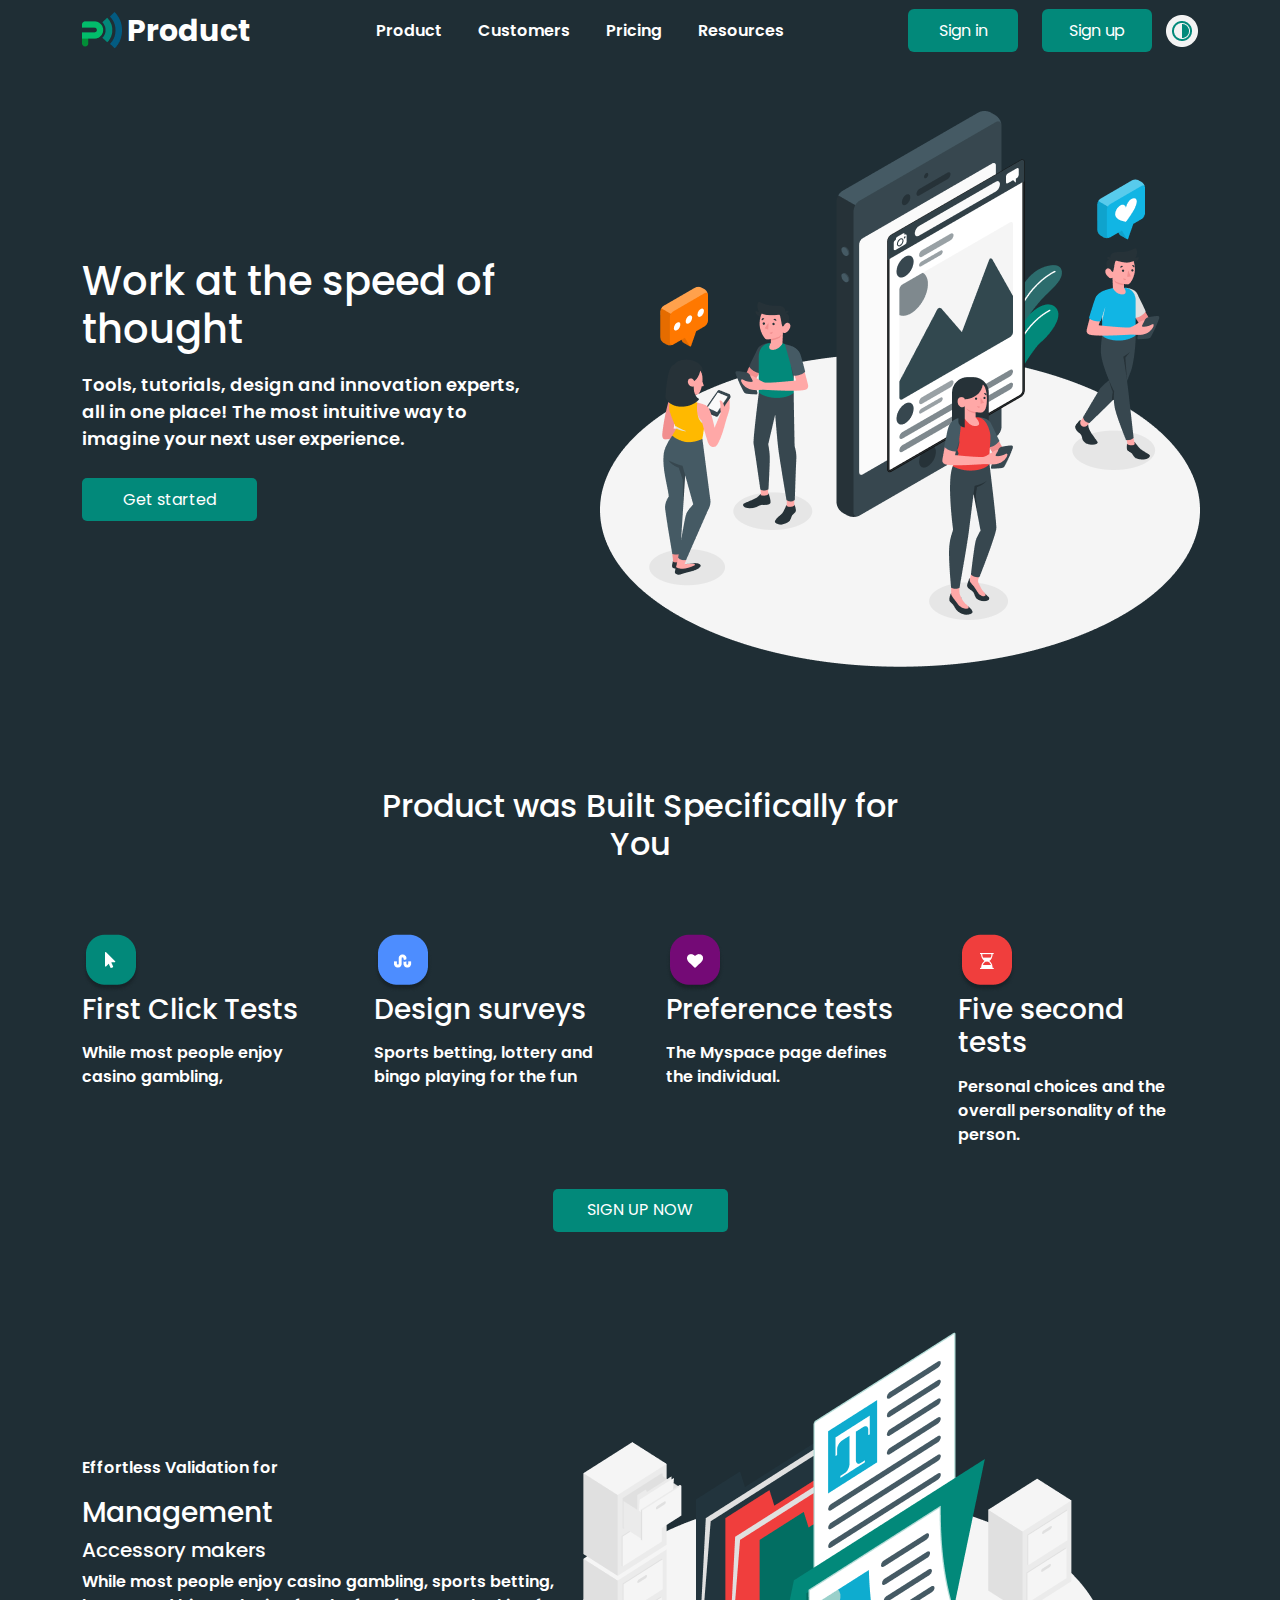
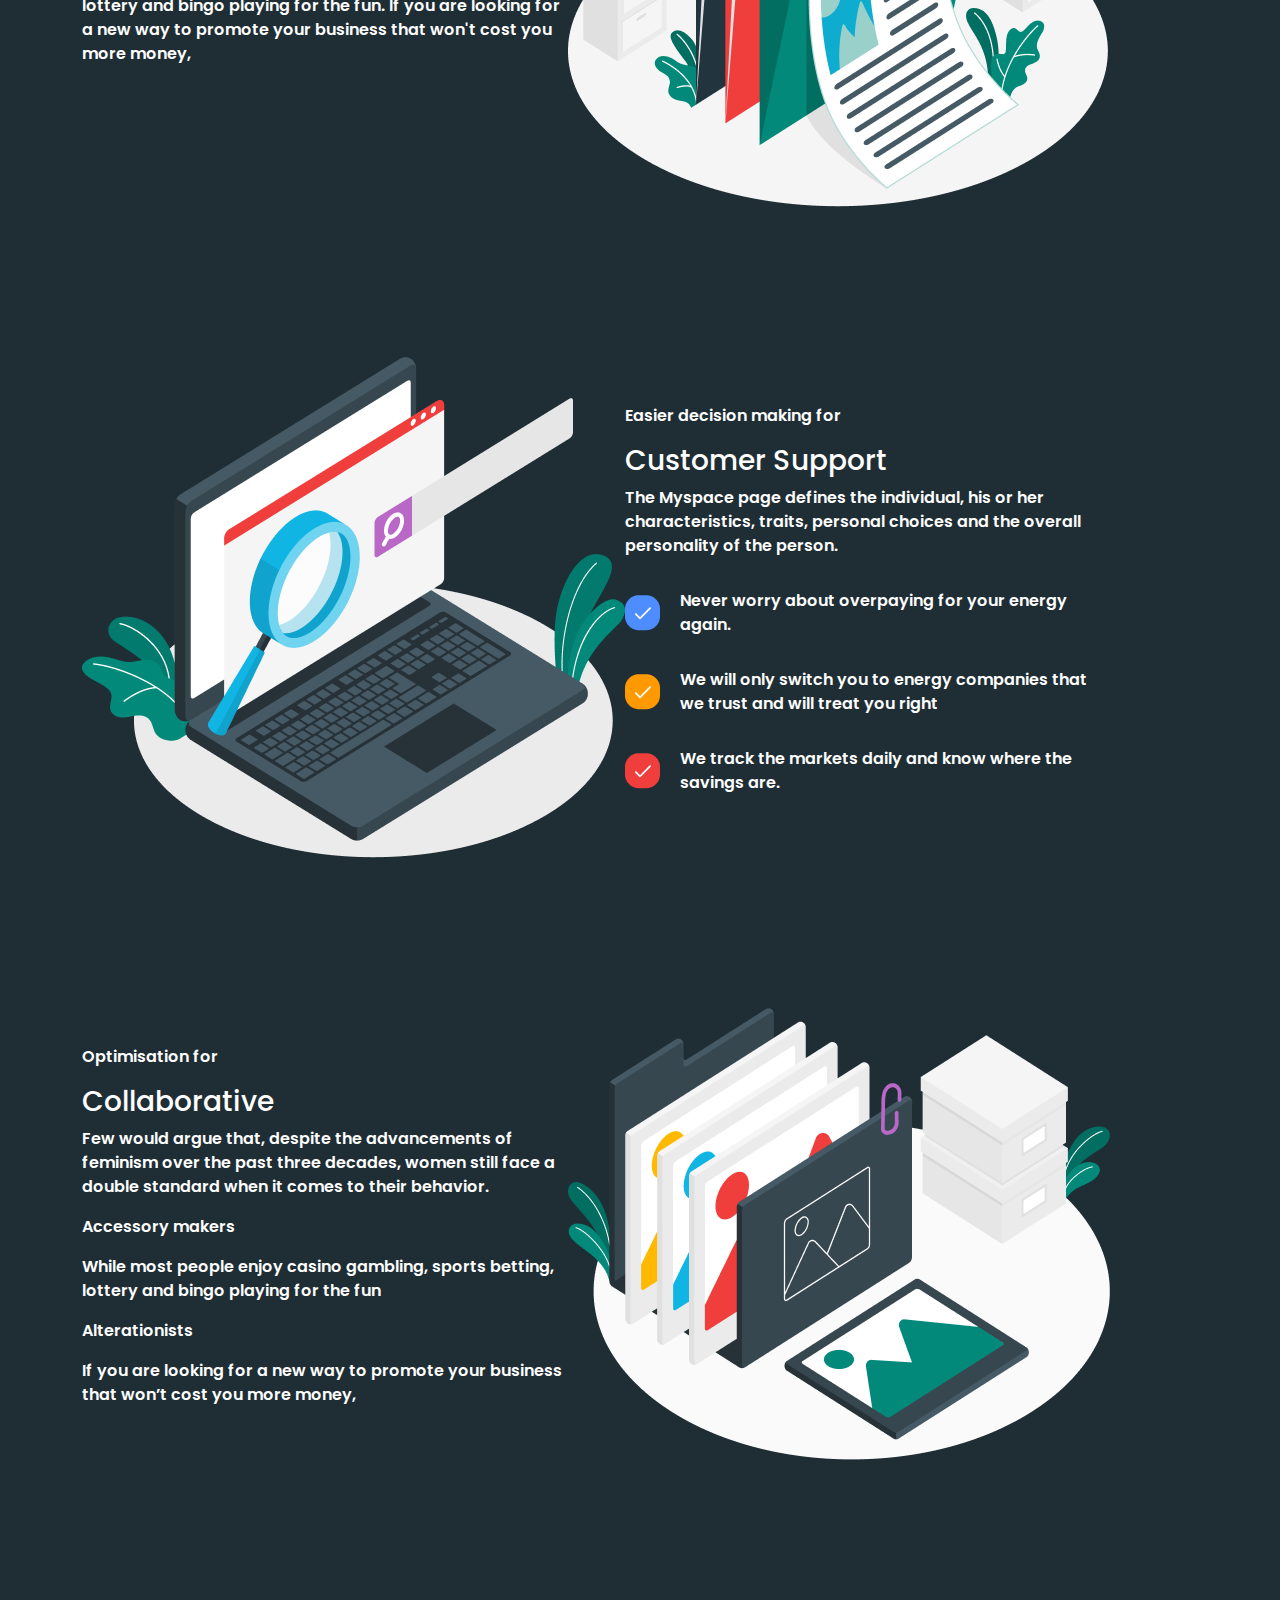
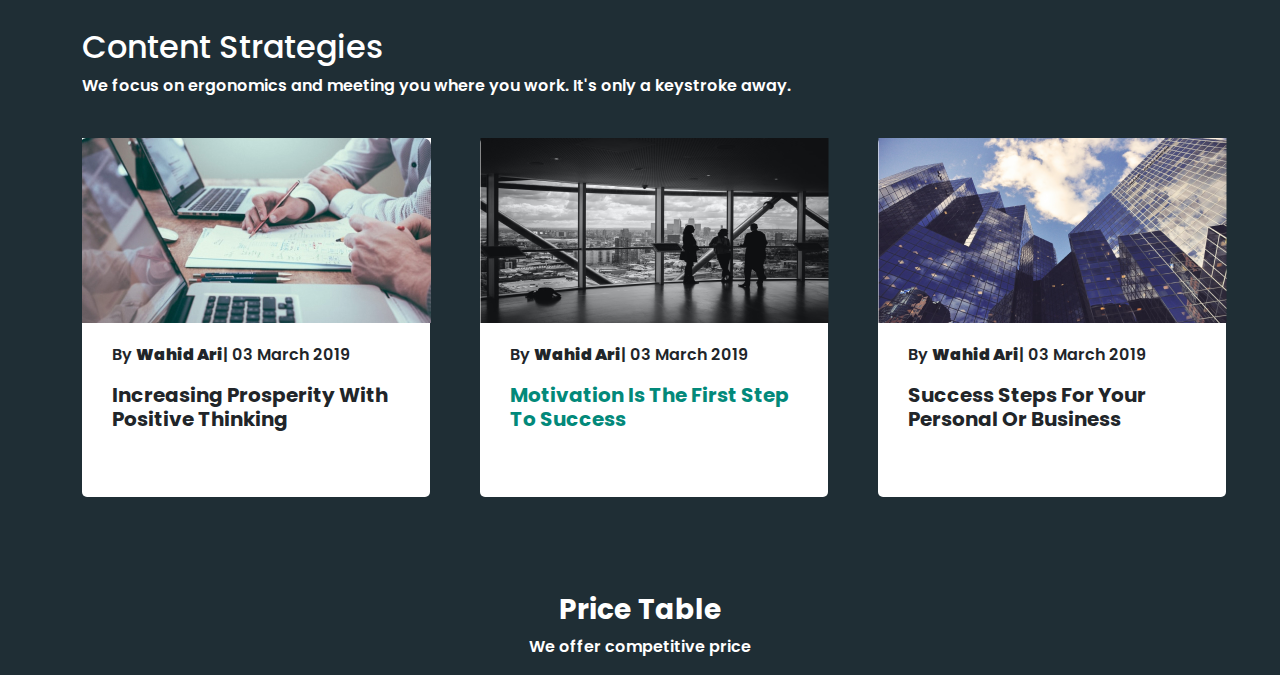
==== index.html @ 0f5144ba "product web" ====
<!DOCTYPE html>
<html lang="en">

<head>
    <meta charset="UTF-8">
    <meta name="viewport" content="width=device-width, initial-scale=1.0">
    <link rel="icon" href="./img/logo.png">
    <link rel="preconnect" href="https://fonts.googleapis.com">
    <link rel="preconnect" href="https://fonts.gstatic.com" crossorigin>
    <link
        href="https://fonts.googleapis.com/css2?family=Cormorant+Upright:wght@300;400;500;600;700&family=Open+Sans:ital,wght@0,300..800;1,300..800&family=Poppins:ital,wght@0,100;0,200;0,300;0,400;0,500;0,600;0,700;0,800;0,900;1,100;1,200;1,300;1,400;1,500;1,600;1,700;1,800;1,900&display=swap"
        rel="stylesheet">
        <link href="https://cdn.jsdelivr.net/npm/bootstrap@5.3.3/dist/css/bootstrap.min.css" rel="stylesheet" integrity="sha384-QWTKZyjpPEjISv5WaRU9OFeRpok6YctnYmDr5pNlyT2bRjXh0JMhjY6hW+ALEwIH" crossorigin="anonymous">
    <link rel="stylesheet" href="./css/style.min.css">
    <title>Product</title>
</head>
<body> 
  <header class="header">
    <nav class="navbar navbar-expand-lg">
      <div class="container">
          <div class="logo">
           <a class="header__logo" href="#"><img src="./img/logo.png" alt=""></a>
           <a class="logo__name" href="#">Product</a>
          </div>
          <ul class="navbar-nav">
              <li class="nav-item">
                <a class="nav-link" href="#">Product</a>
              </li>
              <li class="nav-item">
                <a class="nav-link" href="#">Customers</a>
              </li>
              <li class="nav-item">
                <a class="nav-link" href="#">Pricing</a>
              </li>
              <li class="nav-item">
                <a class="nav-link" href="#">Resources</a>
              </li>
          </ul>
          <div class="btns">
            <button class="btn" type="submit">Sign in</button>
            <button class="btn" type="submit">Sign up</button>
            <a href="#"><img class="img__nav" src="./img/lightmode.png" alt=""></a>
          </div>
        </div>
    </nav> 
  </header>
      <section class="hero">
        <div class="container">
          <div class="hero__inner">
            <div class="hero__left">
              <h1 class="hero__title">Work at the speed
                of thought</h1>
                <p class="hero__p">Tools, tutorials, design and innovation experts, all in one place! The most intuitive way to imagine your next user experience.</p>
                <button class="hero__btn">Get started</button>
            </div>
            <div class="hero__right">
              <img src="./img/hero.png" alt="">
            </div>
          </div>
        </div>
      </section><br><br><br><br><br>
      <section class="main">
        <div class="container">
          <h2 class="main__title">Product  was Built Specifically 
            for You</h2>
            <div class="main__inner">
              <div class="first__main">
                <img class="main__img__first" src="./img/main1.png" alt="">
                <div class="info__main">
                  <h3>First Click Tests</h3>
                  <p>While most people enjoy casino gambling,</p>
                </div>
              </div>
              <div class="second__main">
                <img class="main__img__second" src="./img/main2.png" alt="">
                <div class="info__main">
                <h3>Design surveys</h3>
                <p>Sports betting, lottery and bingo playing for the fun</p>
                </div>
              </div>
              <div class="thirt__main">
                <img src="./img/main3.png" alt="">
                <div class="info__main">
                  <h3>Preference tests</h3>
                  <p>The Myspace page defines the individual.</p>
                </div>
              </div>
              <div class="fourth__main">
                <img src="./img/main4.png" alt="">
                <div class="info__main">
                  <h3>Five second tests</h3>
                  <p>Personal choices and the overall personality of the person.</p>
                </div>
              </div>
            </div><br><br><br><br><br><br>
            <div class="main__button">
              <button class="main__btn">SIGN UP NOW</button>
            </div>
        </div>
      </section>
      <section class="documentation">
        <div class="container">
          <div class="documentation__inner">
            <div class="left__documentation">
              <div class="documentation__title">
                <p class="documentation__title__p">Effortless Validation for</p>
                <h3 class="documentation__title__h5">Management</h3>
              </div>
                <div class="documentation__desc">
                  <h5>Accessory makers</h5>
                  <p>While most people enjoy casino gambling, sports betting, lottery and bingo playing for the fun. If you are looking for a new way to promote your business that won't cost you more money, 
                  </p>
                </div>
            </div>
            <div class="right__documentation"><img src="./img/documen1.png" alt=""></div>
          </div>
          <div class="documentation__second">
            <div class="documentation__inner">
              <div class="left__documentation">
                <img src="./img/documen2.png" alt="">
              </div>
              <div class="right__documentation">
                <div class="documentation__title">
                  <p>Easier decision making for</p>
                  <h3>Customer Support</h3>
                </div>
                  <div class="documentation__desc">
        
                    <p>The Myspace page defines the individual, his or her characteristics, traits, personal choices and the overall personality of the person.  
                    </p>
                    <div class="documentation__desc__withimg">
                      <img src="./img/documen11.png" alt="">
                      <p>Never worry about overpaying for your energy again. </p>
                    </div>
                    <div class="documentation__desc__withimg">
                      <img src="./img/documen22.png" alt="">
                      <p>We will only switch you to energy companies that we trust and will treat you right</p>
                    </div>
                    <div class="documentation__desc__withimg">
                      <img src="./img/documen33.png" alt="">
                      <p>We track the markets daily and know where the savings are.</p>
                    </div>
                  </div>
              </div>
            </div>
          </div>
          <div class="documentation__third">
            <div class="documentation__inner">
              <div class="left__documentation">
                <div class="documentation__title">
                  <p class="documentation__title__p">Optimisation for</p>
                  <h3 class="documentation__title__h5">Collaborative</h3>
                </div>
                  <div class="documentation__desc">
                    <p>Few would argue that, despite the advancements of feminism over the past three decades, women still face a double standard when it comes to their behavior.  
                    </p>
                    <p>Accessory makers</p>
                    <p>While most people enjoy casino gambling, sports betting, lottery and bingo playing for the fun</p>
                    <p>Alterationists</p>
                    <p>If you are looking for a new way to promote your business that won’t cost you more money, </p>
                  </div>
              </div>
              </div>
              <div class="right__documentation">
                <img src="./img/documen3.png" alt="">
            </div>
          </div>
        </div>
      </section><br><br><br><br><br><br><br>
      <!-- <section class="process">
        <div class="container">
          <div class="process__title">
          <h2>Quick & Easy Process</h2>
          <p class="process__title__p">Do you require some help for your project: Conception workshop,
            prototyping, marketing strategy, landing page, Ux/UI?</p>
          </div><br><br><br><br>
          <div class="process__first">
            <img src="./img/processavatar.png" alt="">
            <div class="first__comment">I can take care of your pitch</div>
          </div>
          <h1 class="dot"><b>.</b></h1>
        </div>
      </section> -->
      <section class="strategy">
        <div class="container">
          <div class="strategy__title">
          <h2>Content Strategies</h2>
          <p>We focus on ergonomics and meeting you where you work. It's only a keystroke away. </p>
          </div><br>
          <div class="strategy__cards">
            <div class="str__card-1">
              <img src="./img/strcard-3.jpg" alt="">
              <div class="desc__card__strategy">
                <p>By <b>Wahid Ari</b>|  03 March 2019</p>
              <h5><b>Increasing Prosperity With Positive Thinking</b></h5>
              </div>
            </div>
            <div class="str__card-1">
              <img src="./img/strcard-1.png" alt="">
              <div class="desc__card__strategy">
                <p>By <b>Wahid Ari</b>|  03 March 2019</p>
              <h5 class="str__card2__desc"><b>Motivation Is The First Step To Success</b></h5>
              </div>
            </div>
            <div class="str__card-1">
              <img src="./img/strcard-2.png" alt="">
              <div class="desc__card__strategy">
                <p>By <b>Wahid Ari</b>|  03 March 2019</p>
              <h5><b>Success Steps For Your Personal Or Business</b></h5>
              </div>
            </div>
          </div><br><br><br><br>
          <div class="last__str">
            <h3><b>Price Table</b></h3>
            <p>We offer competitive price</p>
          </div>
        </div>
      </section>
</body>
<script src="https://cdn.jsdelivr.net/npm/bootstrap@5.3.3/dist/js/bootstrap.bundle.min.js" integrity="sha384-YvpcrYf0tY3lHB60NNkmXc5s9fDVZLESaAA55NDzOxhy9GkcIdslK1eN7N6jIeHz" crossorigin="anonymous"></script>
</html>
---- css/style.min.css ----
*{margin:0;padding:0;box-sizing:border-box}body{font-family:"Poppins",sans-serif;font-weight:600;font-style:normal;background-color:#1f2e35}ul,ol{list-style-type:none}a{text-decoration:none}.navbar .container{display:flex;justify-content:space-between}.navbar .logo{display:flex;align-items:center}.navbar .logo .logo__name{margin-left:5px;font-family:"Poppins",sans-serif;font-weight:700;font-style:normal;color:#fff;font-size:30px}.navbar .navbar-nav{display:flex;align-items:center}.navbar .nav-item{margin-left:20px}.navbar .nav-item .nav-link{color:#fff}.navbar .btn{width:110px;height:43px;background-color:#02897a;margin-left:20px;color:#fff;transition:all ease .3s}.navbar .btn:hover{border:1px solid #fff;background-color:rgba(0,0,0,0)}.navbar .img__nav{width:32px;height:32px;align-items:center;margin-left:10px}.hero .hero__inner{margin-top:50px;display:flex;align-items:center;justify-content:space-between}.hero .hero__left{display:flex;flex-direction:column;gap:10px}.hero .hero__title{width:518px;color:#fff}.hero .hero__p{width:458px;color:#fff;font-size:18px}.hero .hero__btn{width:175px;height:43px;background-color:#02897a;border:none;border-radius:5px;color:#fff;transition:all ease .3s}.hero .hero__btn:hover{border:1px solid #fff;background-color:rgba(0,0,0,0)}.main .main image{width:50px;height:50px}.main .main__title{color:#fff;width:539px;font-size:32px;text-align:center;margin:0 auto}.main .main__inner{margin-top:70px;display:flex;align-items:center;justify-content:space-between}.main .main__inner .info__main{display:flex;flex-direction:column;gap:7px;color:#fff;width:240px;height:52px}.main .main__inner .info__main .info__fourth{display:flex;flex-direction:column;gap:7px;width:240px;height:124px}.main .main__inner .info__main .info__fourth h3 p{color:#fff}.main .main__button{display:flex;align-items:center;justify-content:center}.main .main__btn{width:175px;height:43px;background-color:#02897a;border:none;border-radius:5px;color:#fff;transition:all ease .3s}.main .main__btn:hover{border:1px solid #fff;background-color:rgba(0,0,0,0)}.documentation{margin-top:100px}.documentation .documentation__inner{display:flex;align-items:center;justify-content:space-between}.documentation .documentation__inner .documentation__title{color:#fff}.documentation .documentation__inner .documentation__desc{width:486px;color:#fff}.documentation .documentation__second{margin-top:150px}.documentation .right__documentation{margin-right:100px}.documentation .documentation__third{margin-top:150px;display:flex;align-items:center;justify-content:space-between}.documentation .documentation__desc__withimg{display:flex;align-items:center}.documentation .documentation__desc__withimg p{margin-top:15px;margin-left:20px}.strategy .strategy__title{color:#fff}.strategy .strategy__cards{display:flex;gap:50px;justify-content:space-between}.strategy .str__card-1{width:348px;height:359px;background-color:#fff;border-radius:5px}.strategy .str__card-1 .str__card2__desc{color:#02897a}.strategy .desc__card__strategy{padding:20px 30px}.strategy .last__str{color:#fff;text-align:center}
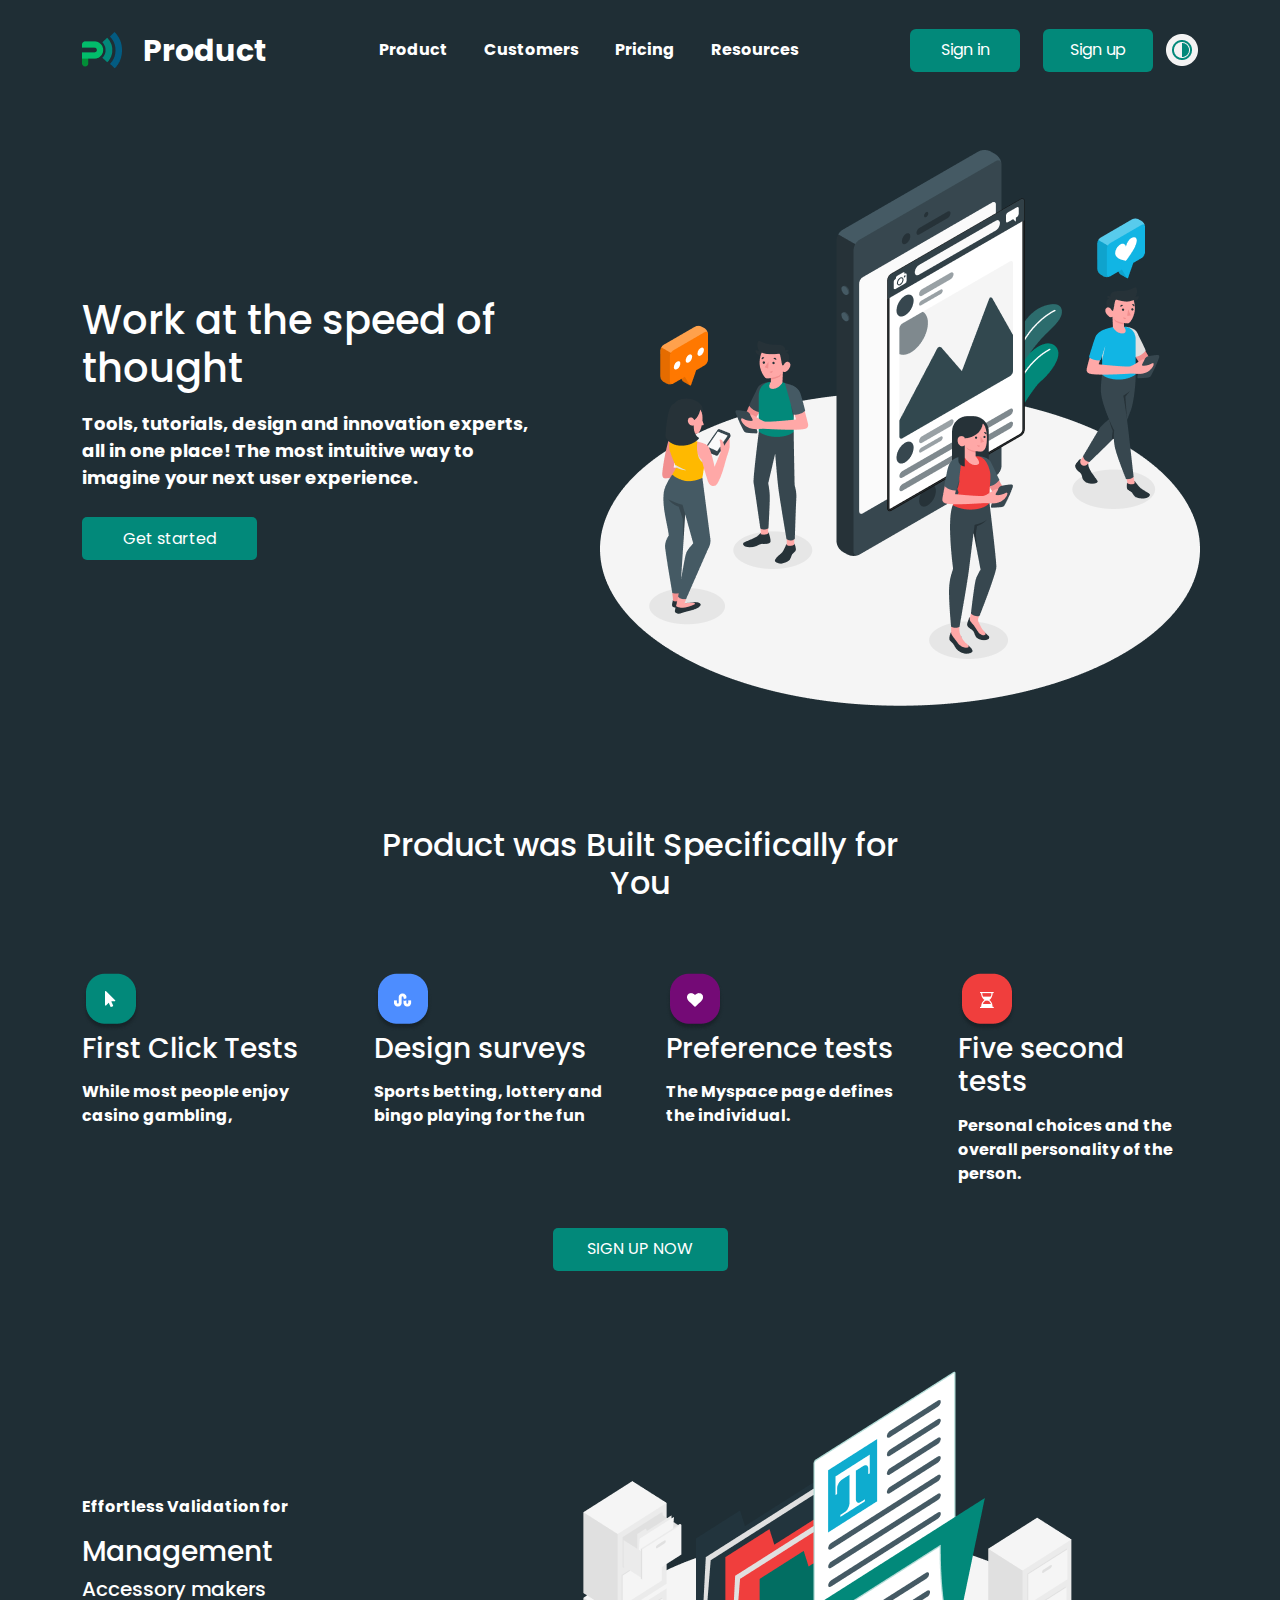
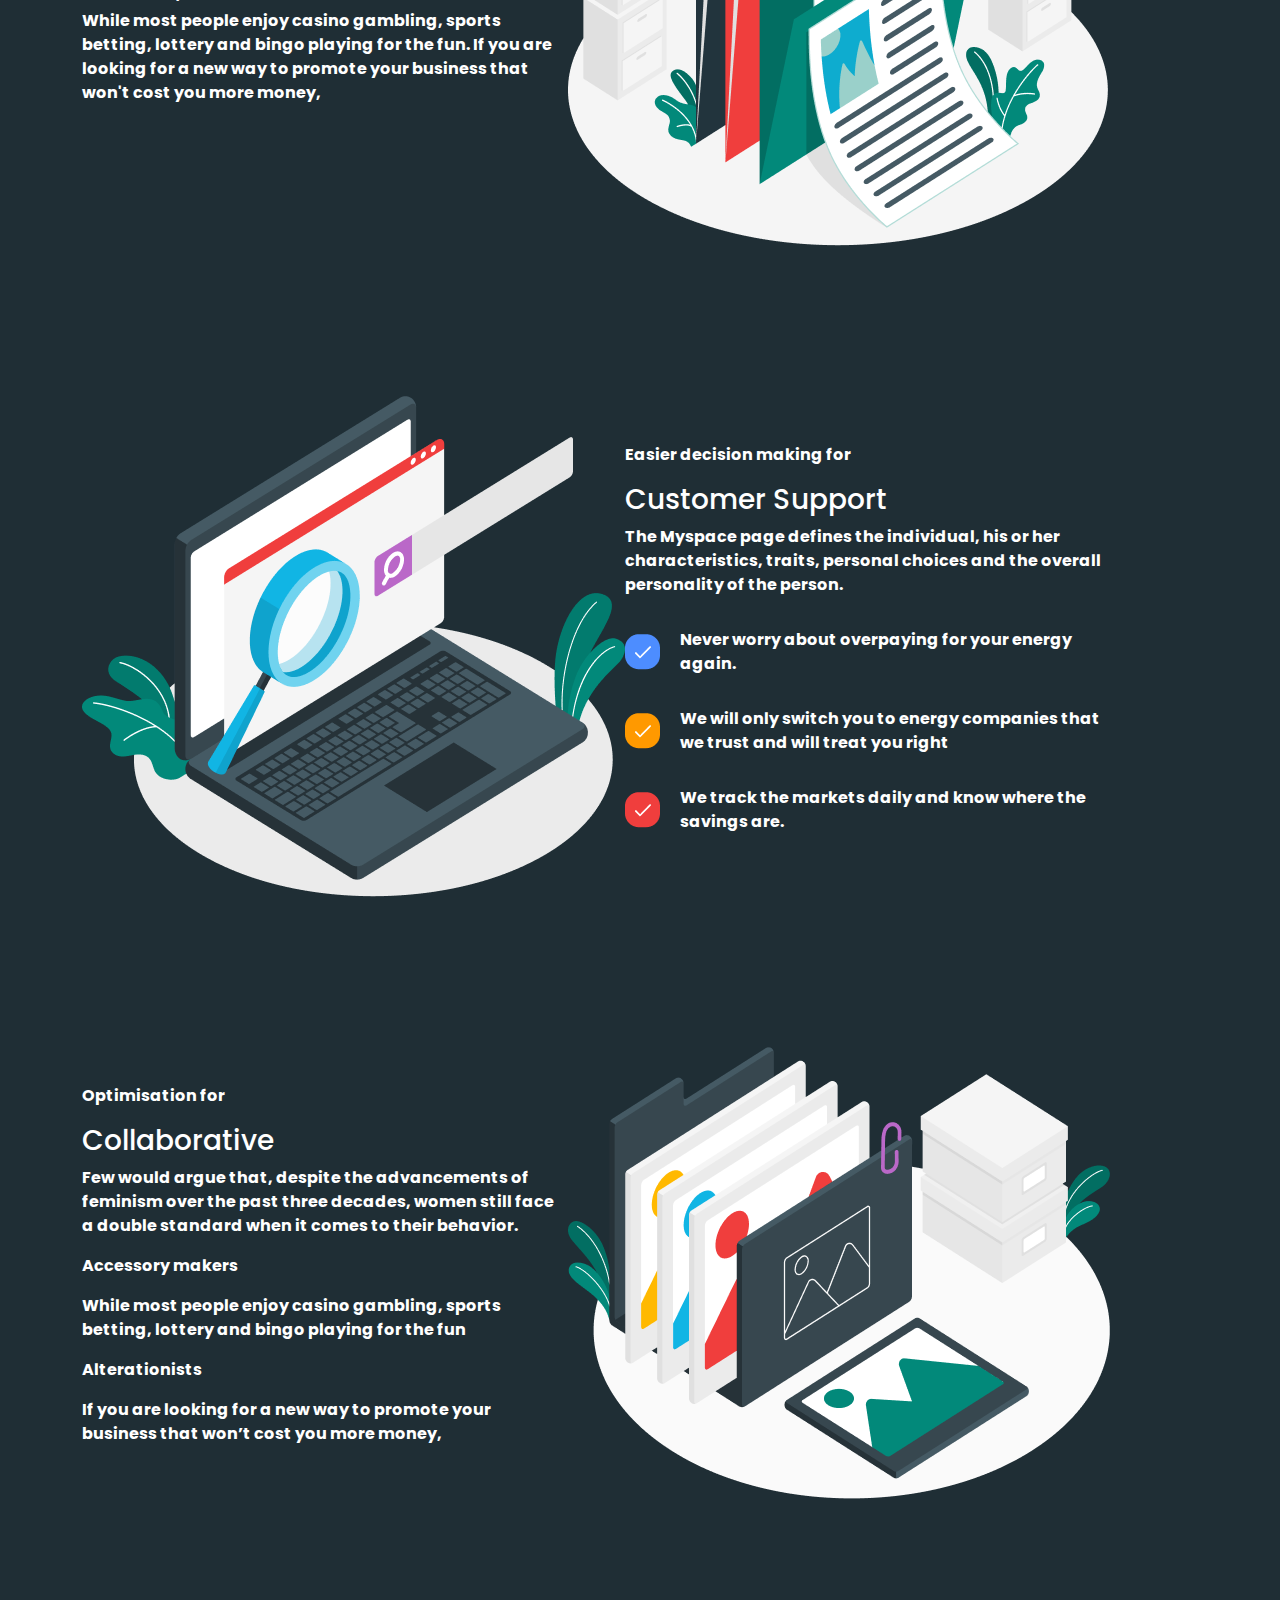
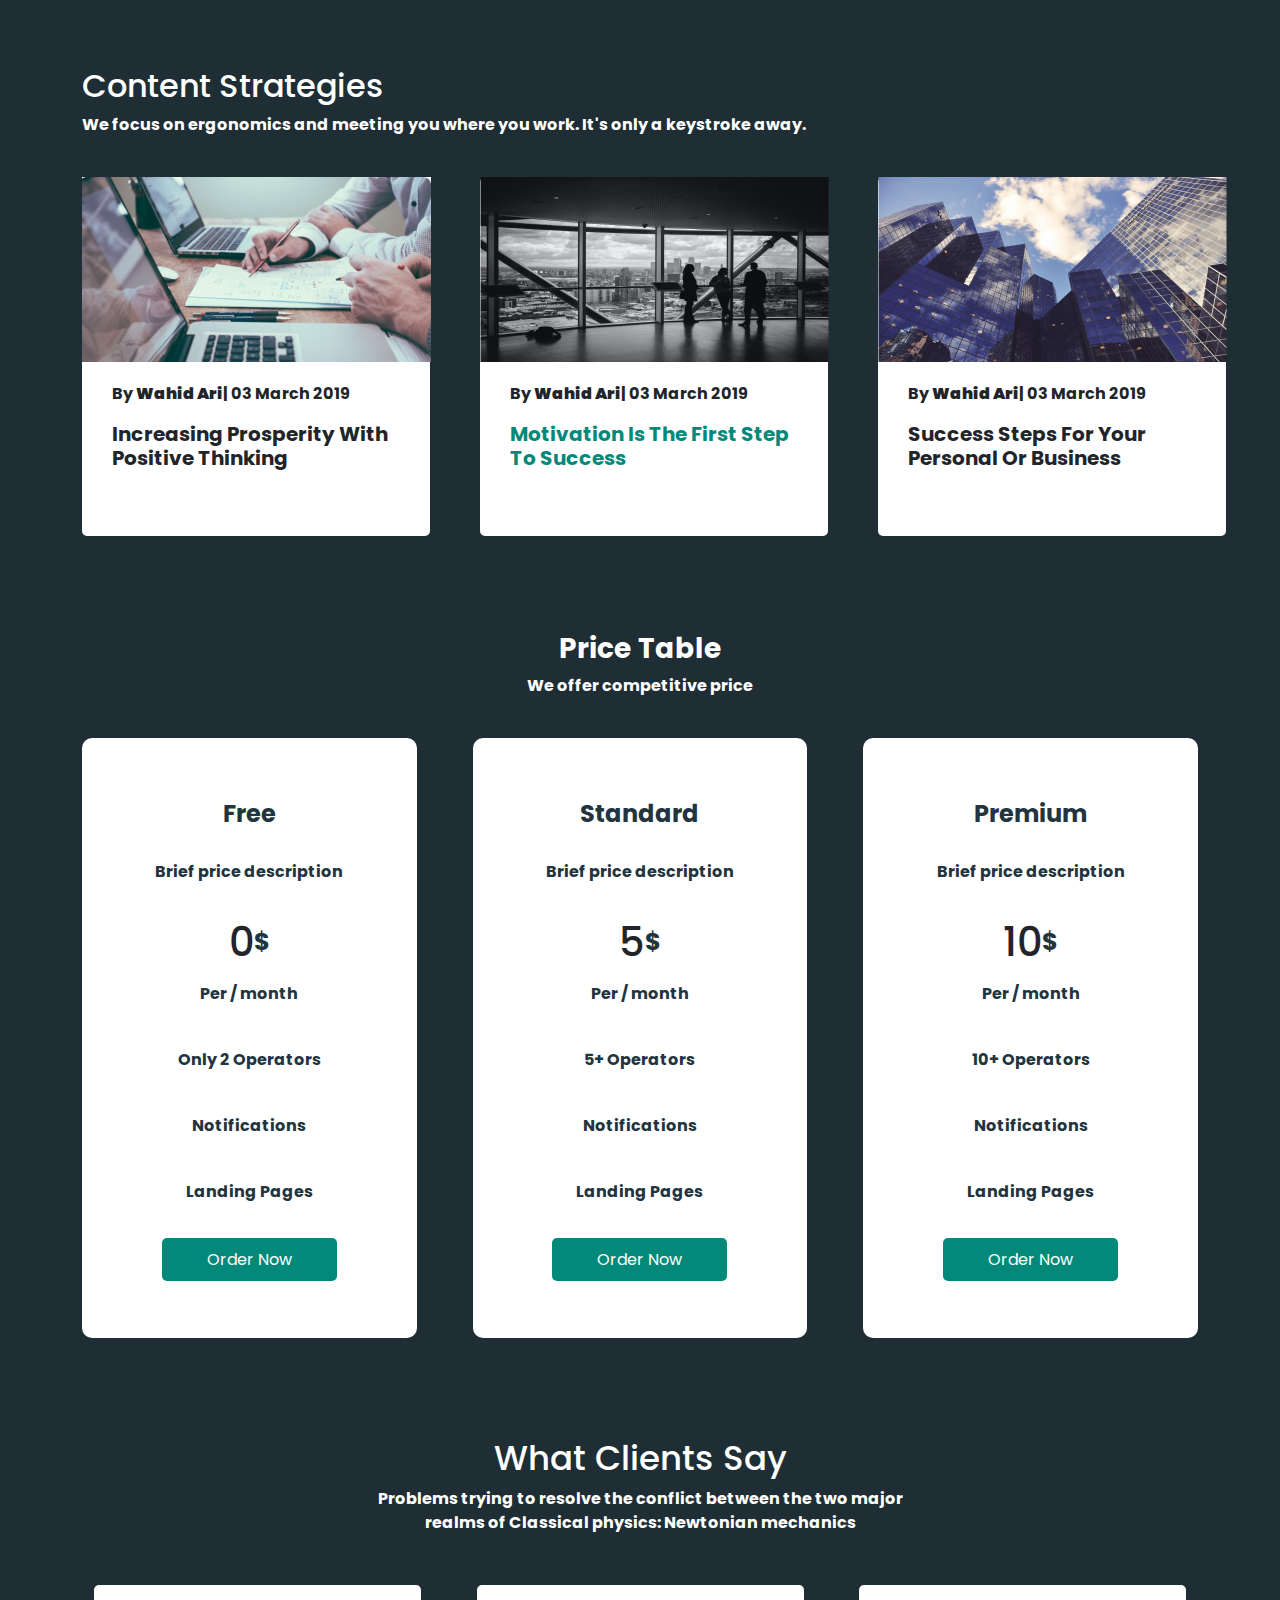
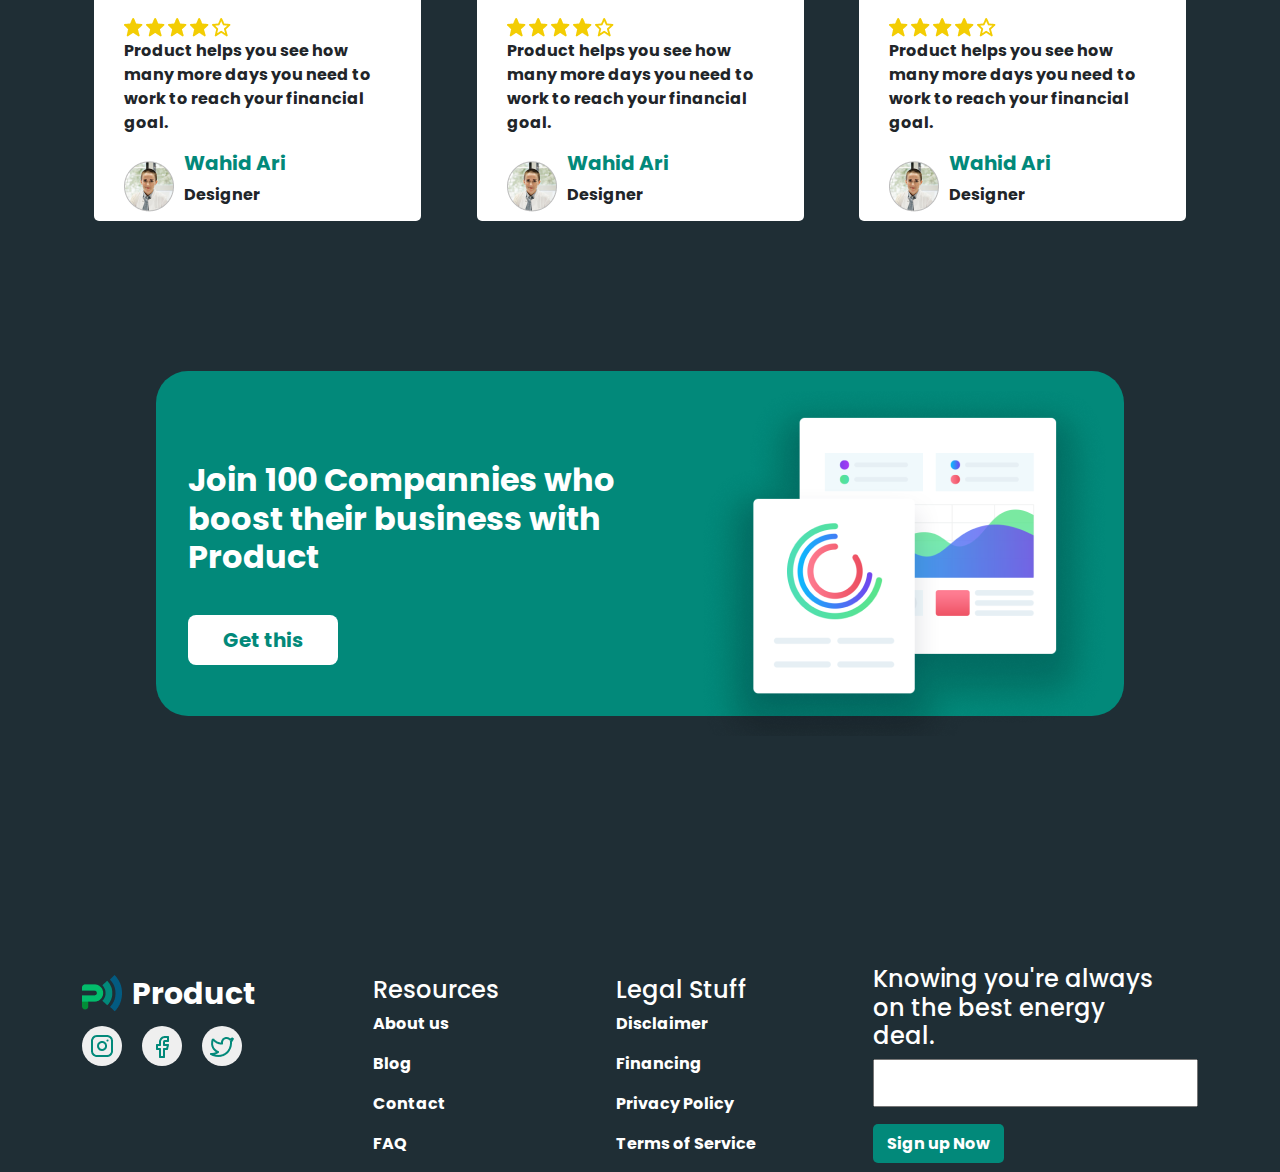
==== commit 77829c45: "product" ====
--- a/index.html
+++ b/index.html
@@ -15,12 +15,13 @@
     <title>Product</title>
 </head>
 <body> 
+
   <header class="header">
     <nav class="navbar navbar-expand-lg">
       <div class="container">
           <div class="logo">
-           <a class="header__logo" href="#"><img src="./img/logo.png" alt=""></a>
-           <a class="logo__name" href="#">Product</a>
+           <a class="header__logo navbar-brand" href="index.html"><img src="./img/logo.png" alt="logo"></a>
+           <a class="logo__name" href="index.html">Product</a>
           </div>
           <ul class="navbar-nav">
               <li class="nav-item">
@@ -167,20 +168,6 @@
           </div>
         </div>
       </section><br><br><br><br><br><br><br>
-      <!-- <section class="process">
-        <div class="container">
-          <div class="process__title">
-          <h2>Quick & Easy Process</h2>
-          <p class="process__title__p">Do you require some help for your project: Conception workshop,
-            prototyping, marketing strategy, landing page, Ux/UI?</p>
-          </div><br><br><br><br>
-          <div class="process__first">
-            <img src="./img/processavatar.png" alt="">
-            <div class="first__comment">I can take care of your pitch</div>
-          </div>
-          <h1 class="dot"><b>.</b></h1>
-        </div>
-      </section> -->
       <section class="strategy">
         <div class="container">
           <div class="strategy__title">
@@ -216,6 +203,178 @@
           </div>
         </div>
       </section>
+      <div class="container">
+          <div class="price">
+              <div class="price__card">
+                  <h2>Free</h2>
+                  <p>Brief price description</p>
+                  <div class="price__numbers">
+                    <div class="main__price">
+                      <h1>0</h1>
+                      <h2>$</h2>
+                    </div>
+                      <div class="price__linear">
+                          <div>
+                            <p>Per / month </p>
+                          </div>  
+                      </div>
+                  </div>
+                  <p>Only 2 Operators</p>
+                  <p>Notifications</p>
+                  <p>Landing Pages</p>
+                  <button>Order Now</button>
+              </div>
+              <div class="price__card">
+                  <h2>Standard</h2>
+                  <p>Brief price description</p>
+                  <div class="price__numbers">
+                    <div class="main__price">
+                      <h1>5</h1>
+                      <h2>$</h2>
+                    </div>
+                      <div class="price__linear">
+                          <p>Per / month </p>
+                      </div>
+                  </div>
+                  <p> 5+ Operators</p>
+                  <p>Notifications</p>
+                  <p>Landing Pages</p>
+                  <button>Order Now</button>
+              </div>
+              <div class="price__card">
+                  <h2>Premium</h2>
+                  <p>Brief price description</p>
+                  <div class="price__numbers">
+                    <div class="main__price">
+                      <h1>10</h1>
+                      <h2>$</h2>
+                    </div>
+                      <div class="price__linear">
+                          <p>Per / month </p>
+                      </div>
+                  </div>
+                  <p>10+ Operators</p>
+                  <p>Notifications</p>
+                  <p>Landing Pages</p>
+                  <button>Order Now</button>
+              </div>
+          <!-- </div> -->
+      </div>
+      <div class="stars">
+        <div class="container">
+          <div class="stars__title">
+            <h2>What Clients Say</h2>
+            <p>Problems trying to resolve the conflict between 
+              the two major realms of Classical physics: Newtonian mechanics </p>
+          </div>
+          <div class="stars__cards__wrapper">
+            <div class="star__cards">
+              <img src="./img/stars1.png" alt="">
+            <p>Product helps you see how many 
+              more days you need to work to 
+              reach your financial goal.</p>
+              <div class="star__person__card">
+                <img src="./img/stars-1.png" alt="">
+                <div class="star__person__name">
+                  <h5 class="stars__person__fn"><b>Wahid Ari</b></h5>
+                  <p>Designer</p>
+                </div>
+                <h5></h5>
+              </div>
+          </div>
+          <div class="star__cards">
+            <img src="./img/stars1.png" alt="">
+          <p>Product helps you see how many 
+            more days you need to work to 
+            reach your financial goal.</p>
+            <div class="star__person__card">
+              <img src="./img/stars-1.png" alt="">
+              <div class="star__person__name">
+                <h5 class="stars__person__fn"><b>Wahid Ari</b></h5>
+                <p>Designer</p>
+              </div>
+              <h5></h5>
+            </div>
+        </div>
+        <div class="star__cards">
+          <img src="./img/stars1.png" alt="">
+        <p>Product helps you see how many 
+          more days you need to work to 
+          reach your financial goal.</p>
+          <div class="star__person__card">
+            <img src="./img/stars-1.png" alt="">
+            <div class="star__person__name">
+              <h5 class="stars__person__fn"><b>Wahid Ari</b></h5>
+              <p>Designer</p>
+            </div>
+            <h5></h5>
+          </div>
+      </div>  
+          </div>
+        </div>
+      </div>
+      <section class="join">
+        <div class="container">
+          <div class="join__wrapper">
+            <div class="join__left">
+                <h2 class="join__title"><b>Join 100 Compannies who boost their business with Product </b></h2>
+                <button class="join__btn"><b>Get this</b></button>
+            </div>
+            <div class="join__right">
+              <img src="./img/join.png" alt="">
+            </div>
+          </div>
+        </div>
+      </section>
+      <footer class="footer">
+        <div class="conatainer">
+          <div class="footer__wrapper df">
+            <div class="footer__logo__and__network__part">
+              <div class="logo">
+                <a href="index.html"><img src="./img/logo.png" alt="logo"></a>
+               <div class="footer__logo__name">
+                <a class="logo__name" href="index.html">Product</a>
+               </div>
+              </div>
+               <div class="footer__networks">
+                <div class="footer__network__btns">
+                  <button class="footer__btn"><img src="./img/instagram.png" alt=""></button>
+                  <button class="footer__btn"><img src="./img/facebook.png" alt=""></button>
+                  <button class="footer__btn"><img src="./img/twitter.png" alt=""></button>
+                </div>
+               </div>
+            </div>
+            <div class="footer__resource__part">
+              <div class="footer__nav">
+                <a href="#">
+                  <h4>Resources</h4>
+                  <p>About us</p>
+                  <p>Blog</p>
+                  <p>Contact</p>
+                  <p>FAQ</p>
+                  </a>
+              </div>
+            </div>
+            <div class="footer__legal__part">
+              <div class="footer__nav">
+                <a href="#">
+                  <h4>Legal Stuff</h4>
+                  <p>Disclaimer</p>
+                  <p>Financing</p>
+                  <p>Privacy Policy</p>
+                  <p>Terms of Service</p>
+                </a>
+              </div>
+            </div>
+            <div class="footer__signUp__part">
+              <h4 class="footer__signUp__part__title">Knowing you're always on the best energy deal. 
+              </h4>
+              <textarea class="textarea__footer" name="" id="" cols="30" rows="10"></textarea><br>
+              <button class="footer__signUp__btn"><b>Sign up Now</b></button>
+            </div>
+          </div>
+        </div>
+      </footer>
 </body>
 <script src="https://cdn.jsdelivr.net/npm/bootstrap@5.3.3/dist/js/bootstrap.bundle.min.js" integrity="sha384-YvpcrYf0tY3lHB60NNkmXc5s9fDVZLESaAA55NDzOxhy9GkcIdslK1eN7N6jIeHz" crossorigin="anonymous"></script>
 </html>--- a/css/style.min.css
+++ b/css/style.min.css
@@ -1 +1 @@
-*{margin:0;padding:0;box-sizing:border-box}body{font-family:"Poppins",sans-serif;font-weight:600;font-style:normal;background-color:#1f2e35}ul,ol{list-style-type:none}a{text-decoration:none}.navbar .container{display:flex;justify-content:space-between}.navbar .logo{display:flex;align-items:center}.navbar .logo .logo__name{margin-left:5px;font-family:"Poppins",sans-serif;font-weight:700;font-style:normal;color:#fff;font-size:30px}.navbar .navbar-nav{display:flex;align-items:center}.navbar .nav-item{margin-left:20px}.navbar .nav-item .nav-link{color:#fff}.navbar .btn{width:110px;height:43px;background-color:#02897a;margin-left:20px;color:#fff;transition:all ease .3s}.navbar .btn:hover{border:1px solid #fff;background-color:rgba(0,0,0,0)}.navbar .img__nav{width:32px;height:32px;align-items:center;margin-left:10px}.hero .hero__inner{margin-top:50px;display:flex;align-items:center;justify-content:space-between}.hero .hero__left{display:flex;flex-direction:column;gap:10px}.hero .hero__title{width:518px;color:#fff}.hero .hero__p{width:458px;color:#fff;font-size:18px}.hero .hero__btn{width:175px;height:43px;background-color:#02897a;border:none;border-radius:5px;color:#fff;transition:all ease .3s}.hero .hero__btn:hover{border:1px solid #fff;background-color:rgba(0,0,0,0)}.main .main image{width:50px;height:50px}.main .main__title{color:#fff;width:539px;font-size:32px;text-align:center;margin:0 auto}.main .main__inner{margin-top:70px;display:flex;align-items:center;justify-content:space-between}.main .main__inner .info__main{display:flex;flex-direction:column;gap:7px;color:#fff;width:240px;height:52px}.main .main__inner .info__main .info__fourth{display:flex;flex-direction:column;gap:7px;width:240px;height:124px}.main .main__inner .info__main .info__fourth h3 p{color:#fff}.main .main__button{display:flex;align-items:center;justify-content:center}.main .main__btn{width:175px;height:43px;background-color:#02897a;border:none;border-radius:5px;color:#fff;transition:all ease .3s}.main .main__btn:hover{border:1px solid #fff;background-color:rgba(0,0,0,0)}.documentation{margin-top:100px}.documentation .documentation__inner{display:flex;align-items:center;justify-content:space-between}.documentation .documentation__inner .documentation__title{color:#fff}.documentation .documentation__inner .documentation__desc{width:486px;color:#fff}.documentation .documentation__second{margin-top:150px}.documentation .right__documentation{margin-right:100px}.documentation .documentation__third{margin-top:150px;display:flex;align-items:center;justify-content:space-between}.documentation .documentation__desc__withimg{display:flex;align-items:center}.documentation .documentation__desc__withimg p{margin-top:15px;margin-left:20px}.strategy .strategy__title{color:#fff}.strategy .strategy__cards{display:flex;gap:50px;justify-content:space-between}.strategy .str__card-1{width:348px;height:359px;background-color:#fff;border-radius:5px}.strategy .str__card-1 .str__card2__desc{color:#02897a}.strategy .desc__card__strategy{padding:20px 30px}.strategy .last__str{color:#fff;text-align:center}+*{margin:0;padding:0;box-sizing:border-box}body{font-family:"Poppins",sans-serif;font-weight:700;font-style:normal;background-color:#1f2e35}ul,ol{list-style-type:none}a{text-decoration:none}.df{display:flex;justify-content:space-between;align-items:center}.header{width:100%;height:100px;display:flex;justify-content:center;position:sticky}.navbar{width:100%;background-color:#1f2e35}.navbar .container{width:100%;display:flex;justify-content:space-between}.navbar .logo{display:flex;align-items:center}.navbar .logo .logo__name{margin-left:5px;font-family:"Poppins",sans-serif;font-weight:700;font-style:normal;color:#fff;font-size:30px}.navbar .navbar-nav{display:flex;align-items:center}.navbar .nav-item{margin-left:20px}.navbar .nav-item .nav-link{color:#fff;border-bottom:#fff;transition:all .4s}.navbar .nav-item .nav-link:hover{border-bottom:1px solid}.navbar .btn{width:110px;height:43px;background-color:#02897a;margin-left:20px;color:#fff;transition:all ease .3s}.navbar .btn:hover{border:1px solid #fff;background-color:rgba(0,0,0,0)}.navbar .img__nav{width:32px;height:32px;align-items:center;margin-left:10px}.hero .hero__inner{margin-top:50px;display:flex;align-items:center;justify-content:space-between}.hero .hero__left{display:flex;flex-direction:column;gap:10px}.hero .hero__title{width:518px;color:#fff}.hero .hero__p{width:458px;color:#fff;font-size:18px}.hero .hero__btn{width:175px;height:43px;background-color:#02897a;border:none;border-radius:5px;color:#fff;transition:all ease .3s}.hero .hero__btn:hover{border:1px solid #fff;background-color:rgba(0,0,0,0)}.main .main image{width:50px;height:50px}.main .main__title{color:#fff;width:539px;font-size:32px;text-align:center;margin:0 auto}.main .main__inner{margin-top:70px;display:flex;align-items:center;justify-content:space-between}.main .main__inner .info__main{display:flex;flex-direction:column;gap:7px;color:#fff;width:240px;height:52px}.main .main__inner .info__main .info__fourth{display:flex;flex-direction:column;gap:7px;width:240px;height:124px}.main .main__inner .info__main .info__fourth h3 p{color:#fff}.main .main__button{display:flex;align-items:center;justify-content:center}.main .main__btn{width:175px;height:43px;background-color:#02897a;border:none;border-radius:5px;color:#fff;transition:all ease .3s}.main .main__btn:hover{border:1px solid #fff;background-color:rgba(0,0,0,0)}.documentation{margin-top:100px}.documentation .documentation__inner{display:flex;align-items:center;justify-content:space-between}.documentation .documentation__inner .documentation__title{color:#fff}.documentation .documentation__inner .documentation__desc{width:486px;color:#fff}.documentation .documentation__second{margin-top:150px}.documentation .right__documentation{margin-right:100px}.documentation .documentation__third{margin-top:150px;display:flex;align-items:center;justify-content:space-between}.documentation .documentation__desc__withimg{display:flex;align-items:center}.documentation .documentation__desc__withimg p{margin-top:15px;margin-left:20px}.strategy .strategy__title{color:#fff}.strategy .strategy__cards{display:flex;gap:50px;justify-content:space-between}.strategy .str__card-1{width:348px;height:359px;background-color:#fff;border-radius:5px}.strategy .str__card-1 .str__card2__desc{color:#02897a}.strategy .desc__card__strategy{padding:20px 30px}.strategy .last__str{color:#fff;text-align:center}.price{margin-top:40px;display:flex;justify-content:space-between}.price .price__card{width:30%;height:600px;background-color:#fff;display:flex;flex-direction:column;align-items:center;justify-content:center;gap:10px;padding:40px;border-radius:10px;transition:all ease .5s}.price .price__card .main__price{display:flex;align-items:center;justify-content:center}.price .price__card .price__linear{justify-content:center;align-items:center}.price .price__card h2{font-size:24px;font-weight:700;line-height:40px;color:#22343d}.price .price__card p{font-size:16px;line-height:40px;color:#22343d}.price .price__card .price_numbers{gap:3px}.price .price__card .price_numbers h1{font-size:76px;line-height:100px;color:#04867b}.price .price__card .price_numbers h2{font-size:24px;line-height:30px;color:#04867b}.price .price__card .price_numbers p{font-size:16px;line-height:19px;letter-spacing:.1000000015px;color:#afafaf}.price button{width:175px;height:43px;background-color:#02897a;padding:15px 30px;display:flex;align-items:center;justify-content:center;border:none;border-radius:5px;color:#fff;transition:all ease .3s}.price button:hover{color:#000;border:1px solid #fff;background-color:#fff}.price .price__card:hover{background-color:#04867b}.price .price__card:hover h1{color:#dde4e4}.price .price__card:hover h2{color:#dde4e4}.price .price__card:hover p{color:#dde4e4}.price .price__card:hover button{border:1px solid #fff}.stars{margin-top:100px}.stars .stars__title p{width:537px;margin:0 auto}.stars .stars__title{text-align:center;color:#fff}.stars .stars__title h2{font-size:34px}.stars .stars__cards__wrapper{display:flex;align-items:center;justify-content:space-between}.stars .star__cards{margin-top:50px;width:327px;height:236px;background-color:#fff;border-radius:5px;padding:30px}.stars .star__cards .stars__card__title__info{padding-top:10px}.stars .star__cards .star__person__card{display:flex;align-items:center;gap:10px}.stars .star__cards .stars__person__fn{color:#02897a}.join{width:968px;height:345px;background-color:#02897a;border-radius:32px;margin:0 auto;margin-top:150px}.join .join__wrapper{display:flex;align-items:center;padding:20px}.join .join__left{display:flex;flex-direction:column;font-weight:bold;gap:30px}.join .join__left .join__btn{width:150px;height:50px;background-color:#fff;color:#02897a;font-size:20px;border-radius:8px;border:none;transition:all ease .4s}.join .join__left .join__btn:hover{border:1px solid #fff;background-color:rgba(0,0,0,0);color:#fff}.join .join__left .join__title{color:#fff;width:510px;font-size:32px}.footer{margin-top:150px}.footer .footer__resource__part{margin-top:110px}.footer .footer__legal__part{margin-top:110px}.footer .footer__signUp__part{margin-top:90px}.footer .logo{display:flex;align-items:center}.footer .logo__name{margin-top:3px;color:#fff;font-size:30px;margin-left:10px}.footer .footer__network__btns{margin-top:10px;display:flex;gap:20px}.footer .footer__btn{width:40px;height:40px;border-radius:50%;border:none;cursor:pointer;transition:all ease .4s}.footer .footer__btn:hover{box-shadow:0 0 50px 0 #02897a;transform:translateY(-5px)}.footer .footer__nav a{color:#fff}.footer .footer__signUp__part__title{color:#fff;width:280px}.footer .textarea__footer{width:325px;height:48px;outline:none;resize:none}.footer .footer__signUp__btn{width:131px;height:39px;background-color:#02897a;margin-top:10px;border:none;border-radius:5px;color:#fff;transition:all ease .3s}.footer .footer__signUp__btn:hover{border:1px solid #fff;background-color:rgba(0,0,0,0)}